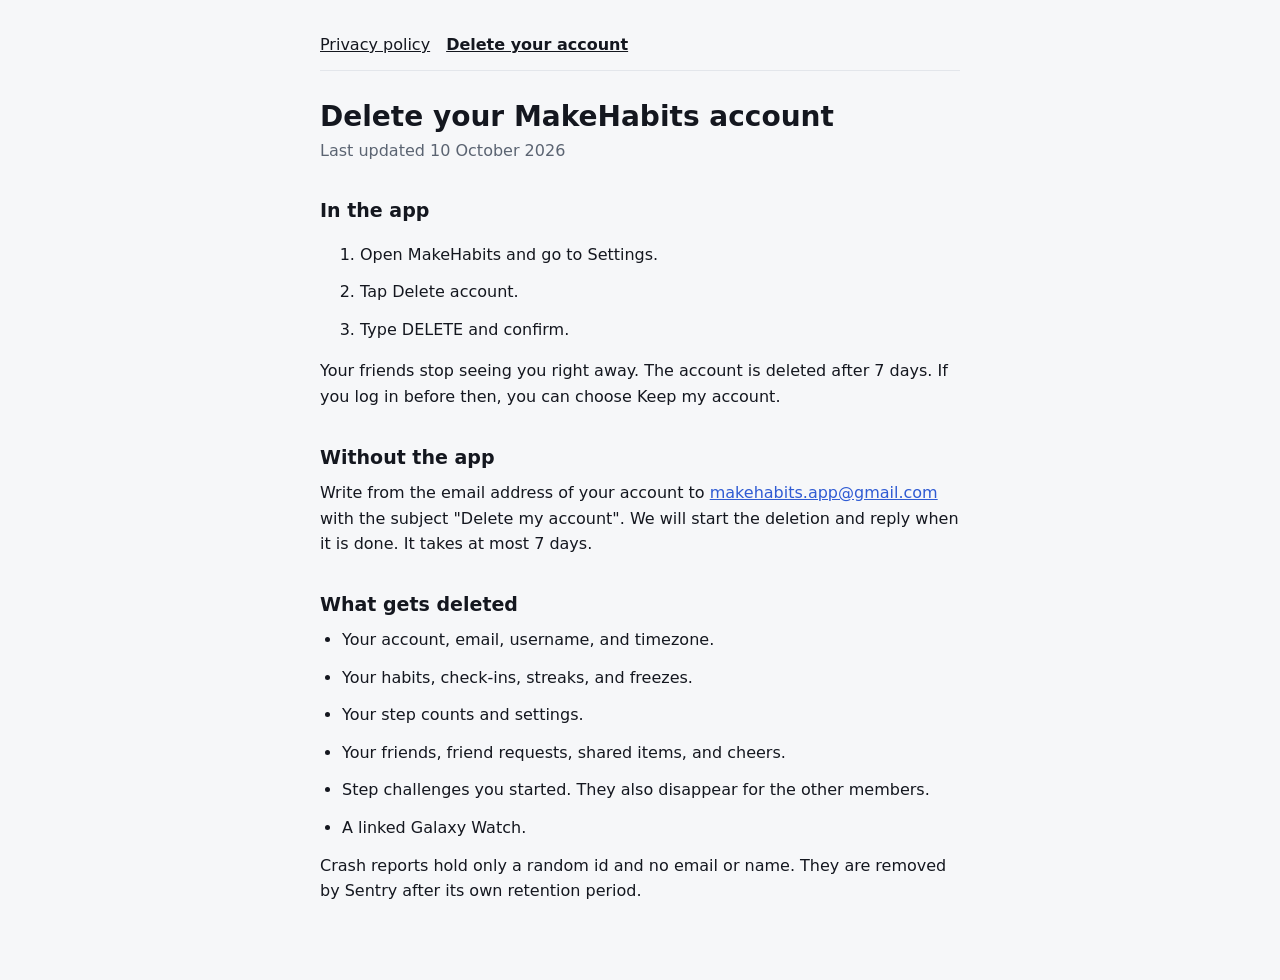
==== delete.html @ e1fc40a2 "Add privacy policy and delete page" ====
<!doctype html>
<html lang="en">
<head>
<meta charset="utf-8">
<meta name="viewport" content="width=device-width, initial-scale=1">
<title>Delete your MakeHabits account</title>
<link rel="stylesheet" href="style.css">
</head>
<body>
<main>
<nav><a href="index.html">Privacy policy</a><a href="delete.html"><strong>Delete your account</strong></a></nav>
<h1>Delete your MakeHabits account</h1>
<p class="meta">Last updated 10 October 2026</p>

<h2>In the app</h2>
<ol>
<li>Open MakeHabits and go to Settings.</li>
<li>Tap Delete account.</li>
<li>Type DELETE and confirm.</li>
</ol>
<p>Your friends stop seeing you right away. The account is deleted after 7 days. If you log in before then, you can choose Keep my account.</p>

<h2>Without the app</h2>
<p>Write from the email address of your account to <a href="mailto:makehabits.app@gmail.com">makehabits.app@gmail.com</a> with the subject "Delete my account". We will start the deletion and reply when it is done. It takes at most 7 days.</p>

<h2>What gets deleted</h2>
<ul>
<li>Your account, email, username, and timezone.</li>
<li>Your habits, check-ins, streaks, and freezes.</li>
<li>Your step counts and settings.</li>
<li>Your friends, friend requests, shared items, and cheers.</li>
<li>Step challenges you started. They also disappear for the other members.</li>
<li>A linked Galaxy Watch.</li>
</ul>
<p>Crash reports hold only a random id and no email or name. They are removed by Sentry after its own retention period.</p>
</main>
</body>
</html>
---- style.css ----
:root{--bg:#F6F7F9;--fg:#14171F;--muted:#5B6472;--line:#E3E6EB;--link:#2F5BD3;color-scheme:light dark}
@media (prefers-color-scheme:dark){:root{--bg:#0C0E12;--fg:#ECEEF2;--muted:#9BA3B1;--line:#222730;--link:#8DB0FF}}
*{box-sizing:border-box}
body{margin:0;background:var(--bg);color:var(--fg);font:16px/1.6 system-ui,-apple-system,"Segoe UI",Roboto,sans-serif}
main{max-width:680px;margin:0 auto;padding:32px 20px 64px}
h1{font-size:28px;line-height:1.25;margin:0 0 4px}
h2{font-size:19px;margin:32px 0 8px}
p,li{margin:0 0 12px}
ul{padding-left:22px;margin:0 0 12px}
.meta{color:var(--muted);margin-bottom:24px}
a{color:var(--link)}
nav{display:flex;gap:16px;margin-bottom:28px;padding-bottom:12px;border-bottom:1px solid var(--line)}
nav a{color:var(--fg)}
code{background:var(--line);padding:1px 6px;border-radius:4px}
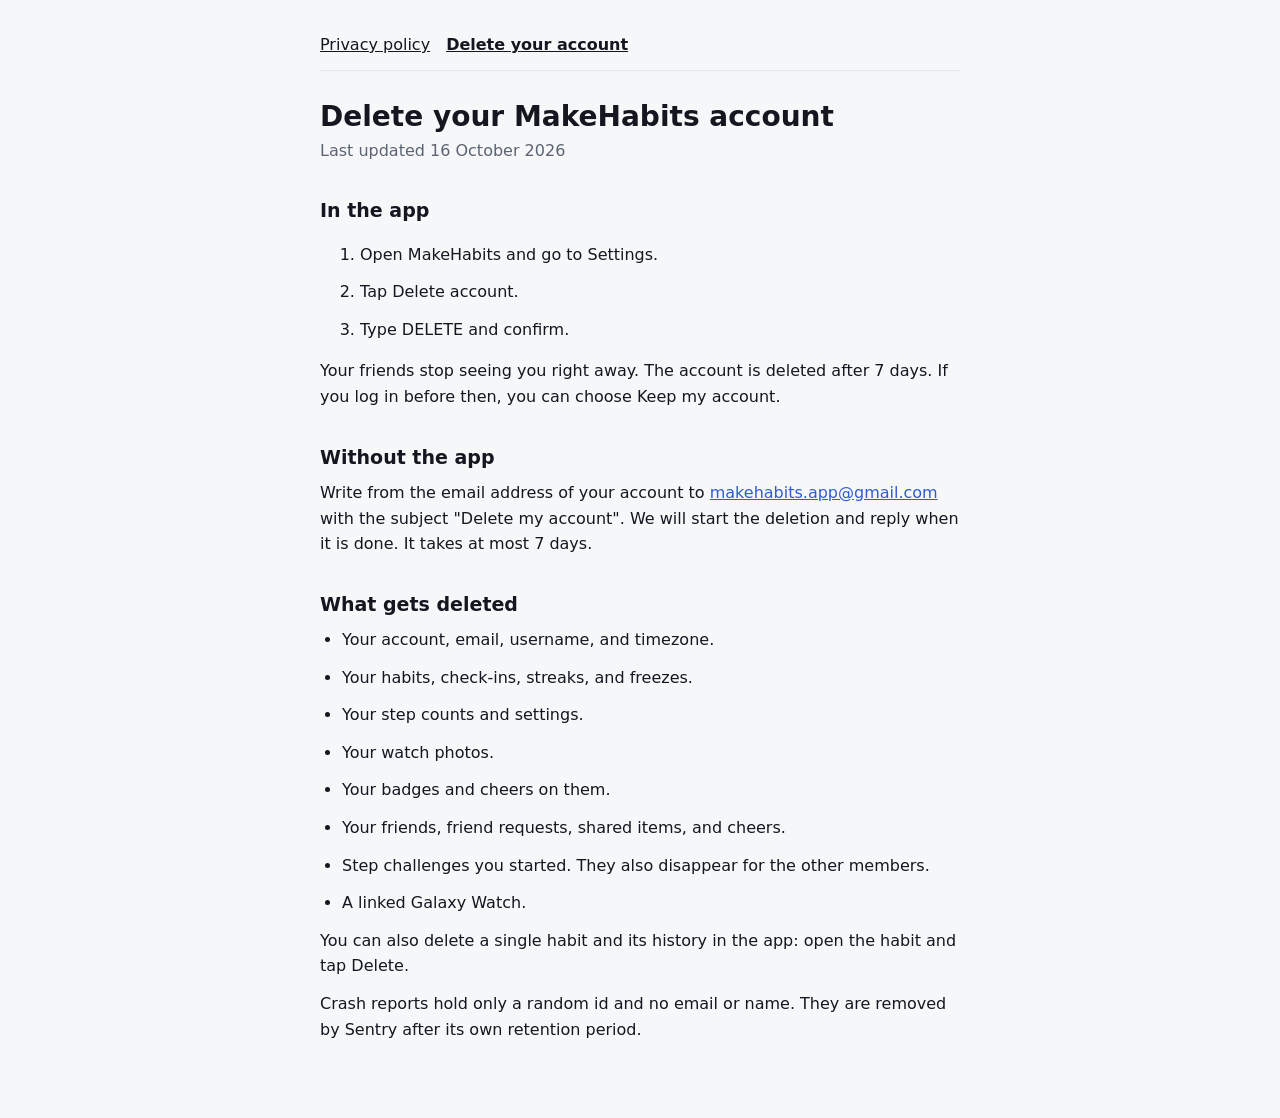
==== commit 8225c10b: "Delete page: watch photos, badges and deleting one habit" ====
--- a/delete.html
+++ b/delete.html
@@ -10,7 +10,7 @@
 <main>
 <nav><a href="index.html">Privacy policy</a><a href="delete.html"><strong>Delete your account</strong></a></nav>
 <h1>Delete your MakeHabits account</h1>
-<p class="meta">Last updated 10 October 2026</p>
+<p class="meta">Last updated 16 October 2026</p>
 
 <h2>In the app</h2>
 <ol>
@@ -28,10 +28,13 @@
 <li>Your account, email, username, and timezone.</li>
 <li>Your habits, check-ins, streaks, and freezes.</li>
 <li>Your step counts and settings.</li>
+<li>Your watch photos.</li>
+<li>Your badges and cheers on them.</li>
 <li>Your friends, friend requests, shared items, and cheers.</li>
 <li>Step challenges you started. They also disappear for the other members.</li>
 <li>A linked Galaxy Watch.</li>
 </ul>
+<p>You can also delete a single habit and its history in the app: open the habit and tap Delete.</p>
 <p>Crash reports hold only a random id and no email or name. They are removed by Sentry after its own retention period.</p>
 </main>
 </body>
